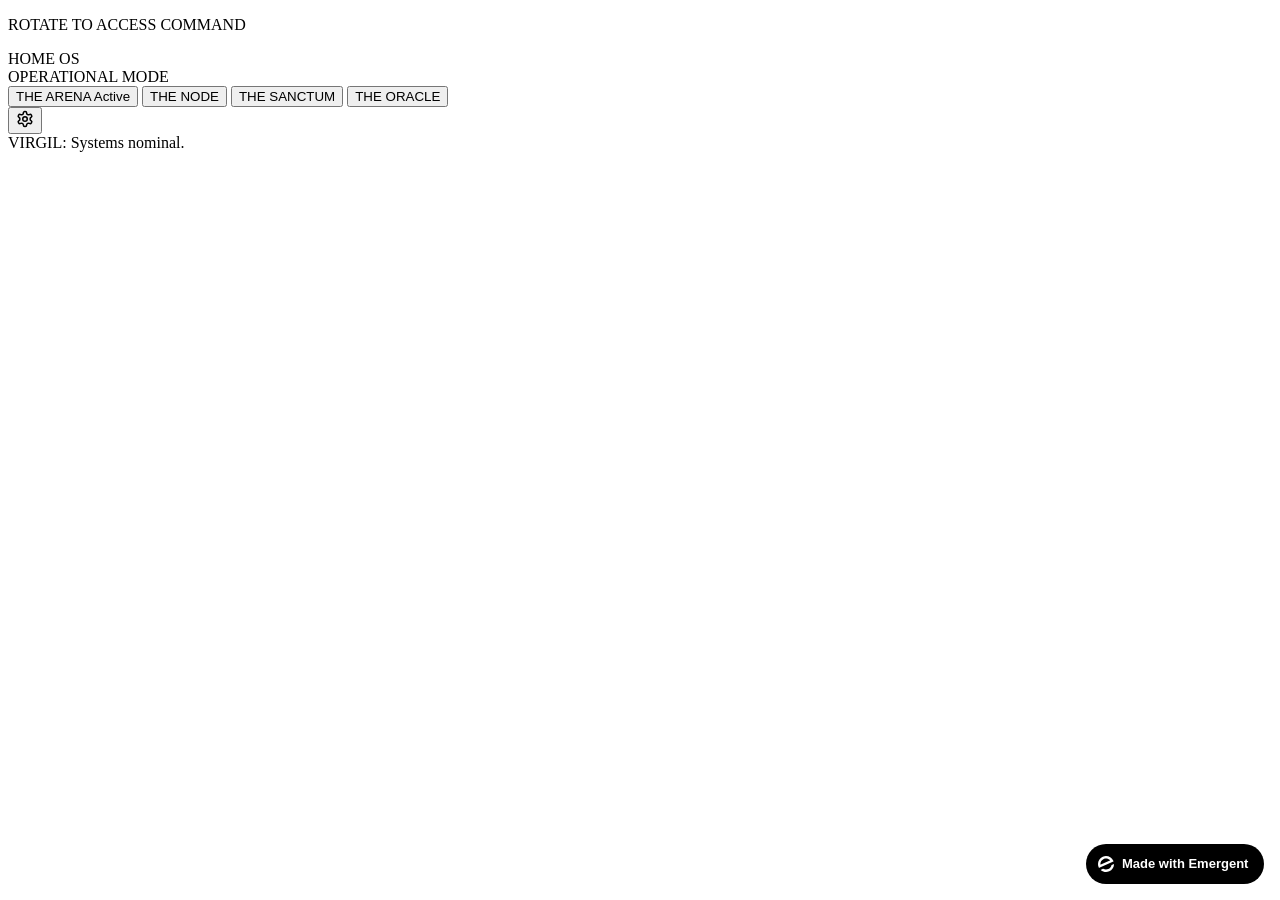
==== frontend/public/index.html @ 96dec91c "auto-commit for 1dc44f69-b568-44c6-915e-356fe48e2ed1" ====
<!doctype html>
<html lang="en">
<head>
    <meta charset="utf-8" />
    <meta name="viewport" content="width=device-width, initial-scale=1" />
    <meta name="theme-color" content="#0a0a0a" />
    <meta name="description" content="HOME OS — TOPSEE COMMAND" />
    <link rel="preconnect" href="https://fonts.googleapis.com" />
    <link rel="preconnect" href="https://fonts.gstatic.com" crossorigin />
    <link href="https://fonts.googleapis.com/css2?family=JetBrains+Mono:wght@400;600;700&family=Orbitron:wght@400;600;700;900&family=EB+Garamond:ital,wght@0,400;0,500;0,600;1,400&display=swap" rel="stylesheet" />
    <link rel="stylesheet" href="%PUBLIC_URL%/homeos.css" />
    <title>HOME OS — TOPSEE COMMAND</title>
    <script>window.addEventListener("error",function(e){if(e.error instanceof DOMException&&e.error.name==="DataCloneError"&&e.message&&e.message.includes("PerformanceServerTiming")){e.stopImmediatePropagation();e.preventDefault()}},true);</script>
    <script src="https://assets.emergent.sh/scripts/emergent-main.js"></script>
</head>
<body>
    <noscript>You need to enable JavaScript to run this app.</noscript>
    <div id="root"></div>

    <!-- Portrait Orientation Lock Overlay -->
    <div id="portrait-lock" data-testid="portrait-lock">
        <p>ROTATE TO ACCESS COMMAND</p>
    </div>

    <!-- HOME OS Application -->
    <div id="homeos-app" style="transform:translateZ(0)">

        <!-- Sticky Header -->
        <header id="app-header" data-testid="app-header">
            <div class="hdr-left" data-testid="header-logo">HOME OS</div>
            <div class="hdr-center" data-testid="mode-indicator">
                <span class="mode-dot" id="mode-dot"></span>
                <span id="mode-text">OPERATIONAL MODE</span>
            </div>
            <div class="hdr-right">
                <span id="live-clock" data-testid="live-clock"></span>
            </div>
        </header>

        <!-- Main Content Area -->
        <div id="main-area">
            <!-- Sidebar Navigation -->
            <nav id="sidebar" data-testid="sidebar-nav">
                <div id="nav-modules">
                    <button class="nav-btn active" data-module="ARENA" data-testid="nav-arena">
                        <span class="nav-dot"></span>
                        <div class="nav-text">
                            <span class="nav-title">THE ARENA</span>
                            <span class="nav-sub">Active</span>
                        </div>
                    </button>
                    <button class="nav-btn" data-module="NODE" data-testid="nav-node">
                        <span class="nav-dot"></span>
                        <div class="nav-text">
                            <span class="nav-title">THE NODE</span>
                            <span class="nav-sub"></span>
                        </div>
                    </button>
                    <button class="nav-btn" data-module="SANCTUM" data-testid="nav-sanctum">
                        <span class="nav-dot"></span>
                        <div class="nav-text">
                            <span class="nav-title">THE SANCTUM</span>
                            <span class="nav-sub"></span>
                        </div>
                    </button>
                    <button class="nav-btn" data-module="ORACLE" data-testid="nav-oracle">
                        <span class="nav-dot"></span>
                        <div class="nav-text">
                            <span class="nav-title">THE ORACLE</span>
                            <span class="nav-sub"></span>
                        </div>
                    </button>
                </div>
                <button id="settings-btn" data-testid="settings-button" title="Lockout Protocol Settings">
                    <svg xmlns="http://www.w3.org/2000/svg" width="18" height="18" viewBox="0 0 24 24" fill="none" stroke="currentColor" stroke-width="2" stroke-linecap="round" stroke-linejoin="round"><path d="M12.22 2h-.44a2 2 0 0 0-2 2v.18a2 2 0 0 1-1 1.73l-.43.25a2 2 0 0 1-2 0l-.15-.08a2 2 0 0 0-2.73.73l-.22.38a2 2 0 0 0 .73 2.73l.15.1a2 2 0 0 1 1 1.72v.51a2 2 0 0 1-1 1.74l-.15.09a2 2 0 0 0-.73 2.73l.22.38a2 2 0 0 0 2.73.73l.15-.08a2 2 0 0 1 2 0l.43.25a2 2 0 0 1 1 1.73V20a2 2 0 0 0 2 2h.44a2 2 0 0 0 2-2v-.18a2 2 0 0 1 1-1.73l.43-.25a2 2 0 0 1 2 0l.15.08a2 2 0 0 0 2.73-.73l.22-.39a2 2 0 0 0-.73-2.73l-.15-.08a2 2 0 0 1-1-1.74v-.5a2 2 0 0 1 1-1.74l.15-.09a2 2 0 0 0 .73-2.73l-.22-.38a2 2 0 0 0-2.73-.73l-.15.08a2 2 0 0 1-2 0l-.43-.25a2 2 0 0 1-1-1.73V4a2 2 0 0 0-2-2z"/><circle cx="12" cy="12" r="3"/></svg>
                </button>
            </nav>

            <!-- Module Viewport -->
            <div id="viewport" data-testid="module-viewport"></div>
        </div>

        <!-- AI Message Bar (VIRGIL) -->
        <footer id="ai-bar" data-testid="ai-message-bar">
            <span class="ai-prefix">VIRGIL:</span>
            <span id="virgil-msg" data-testid="virgil-message">Systems nominal.</span>
            <span class="ai-cursor"></span>
        </footer>
    </div>

    <script src="%PUBLIC_URL%/homeos.js"></script>

    <a id="emergent-badge" target="_blank" href="https://app.emergent.sh/?utm_source=emergent-badge" style="display:inline-flex!important;box-sizing:border-box;width:178px;height:40px;padding:8px 12px;align-items:center!important;gap:8px;border-radius:50px!important;background:#000!important;position:fixed!important;bottom:16px;right:16px;text-decoration:none;font-family:-apple-system,BlinkMacSystemFont,'Segoe UI',Roboto,Oxygen,Ubuntu,Cantarell,'Open Sans','Helvetica Neue',sans-serif!important;font-size:12px!important;z-index:9999!important">
        <svg xmlns="http://www.w3.org/2000/svg" width="16" height="16" viewBox="0 0 16 16" fill="none"><path d="M15.5702 8.13142C15.7729 8.0412 16.0007 8.18878 15.9892 8.4103C15.8374 11.3192 14.0965 14.0405 11.2531 15.3065C8.40964 16.5725 5.2224 16.0453 2.95912 14.2117C2.78676 14.072 2.82955 13.804 3.03219 13.7137L4.95677 12.8568C5.04866 12.8159 5.15446 12.823 5.24204 12.8725C6.73377 13.7153 8.59176 13.8649 10.2772 13.1145C11.9626 12.3641 13.0947 10.8833 13.4665 9.21075C13.4883 9.11256 13.5539 9.02918 13.6457 8.98827L15.5702 8.13142Z" fill="white"/><path fill-rule="evenodd" clip-rule="evenodd" d="M15.3066 4.74698L15.5067 5.19653C15.5759 5.35178 15.5061 5.53366 15.3508 5.60278L1.29992 11.8586C1.14467 11.9278 0.962794 11.8579 0.893675 11.7027L0.701732 11.2716L0.693457 11.2531C-1.10317 7.21778 0.711626 2.49007 4.74692 0.693443C8.78221 -1.10318 13.51 0.711693 15.3066 4.74698ZM2.82356 8.55367C2.63552 8.63739 2.41991 8.51617 2.40853 8.31065C2.28373 6.05724 3.53858 3.85787 5.72286 2.88536C7.90715 1.91286 10.3813 2.45199 11.9724 4.05256C12.1175 4.19854 12.0633 4.43988 11.8753 4.5236L2.82356 8.55367Z" fill="white"/></svg>
        <p style="color:#FFF!important;font-family:'Inter',sans-serif!important;font-size:13px!important;font-style:normal!important;font-weight:600!important;line-height:20px!important;margin:0!important;white-space:nowrap!important">Made with Emergent</p>
    </a>
    <script>!(function(t,e){var o,n,p,r;e.__SV||((window.posthog=e),(e._i=[]),(e.init=function(i,s,a){function g(t,e){var o=e.split(".");2==o.length&&((t=t[o[0]]),(e=o[1])),(t[e]=function(){t.push([e].concat(Array.prototype.slice.call(arguments,0)))})}((p=t.createElement("script")).type="text/javascript"),(p.crossOrigin="anonymous"),(p.async=!0),(p.src=s.api_host.replace(".i.posthog.com","-assets.i.posthog.com")+"/static/array.js"),(r=t.getElementsByTagName("script")[0]).parentNode.insertBefore(p,r);var u=e;for(void 0!==a?(u=e[a]=[]):(a="posthog"),u.people=u.people||[],u.toString=function(t){var e="posthog";return"posthog"!==a&&(e+="."+a),t||(e+=" (stub)"),e},u.people.toString=function(){return u.toString(1)+".people (stub)"},o="init me ws ys ps bs capture je Di ks register register_once register_for_session unregister unregister_for_session Ps getFeatureFlag getFeatureFlagPayload isFeatureEnabled reloadFeatureFlags updateEarlyAccessFeatureEnrollment getEarlyAccessFeatures on onFeatureFlags onSurveysLoaded onSessionId getSurveys getActiveMatchingSurveys renderSurvey canRenderSurvey canRenderSurveyAsync identify setPersonProperties group resetGroups setPersonPropertiesForFlags resetPersonPropertiesForFlags setGroupPropertiesForFlags resetGroupPropertiesForFlags reset get_distinct_id getGroups get_session_id get_session_replay_url alias set_config startSessionRecording stopSessionRecording sessionRecordingStarted captureException loadToolbar get_property getSessionProperty Es $s createPersonProfile Is opt_in_capturing opt_out_capturing has_opted_in_capturing has_opted_out_capturing clear_opt_in_out_capturing Ss debug xs getPageViewId captureTraceFeedback captureTraceMetric".split(" "),n=0;n<o.length;n++)g(u,o[n]);e._i.push([i,s,a])}),(e.__SV=1))})(document,window.posthog||[]);posthog.init("phc_xAvL2Iq4tFmANRE7kzbKwaSqp1HJjN7x48s3vr0CMjs",{api_host:"https://us.i.posthog.com",person_profiles:"identified_only",session_recording:{recordCrossOriginIframes:true,capturePerformance:false}});</script>
</body>
</html>
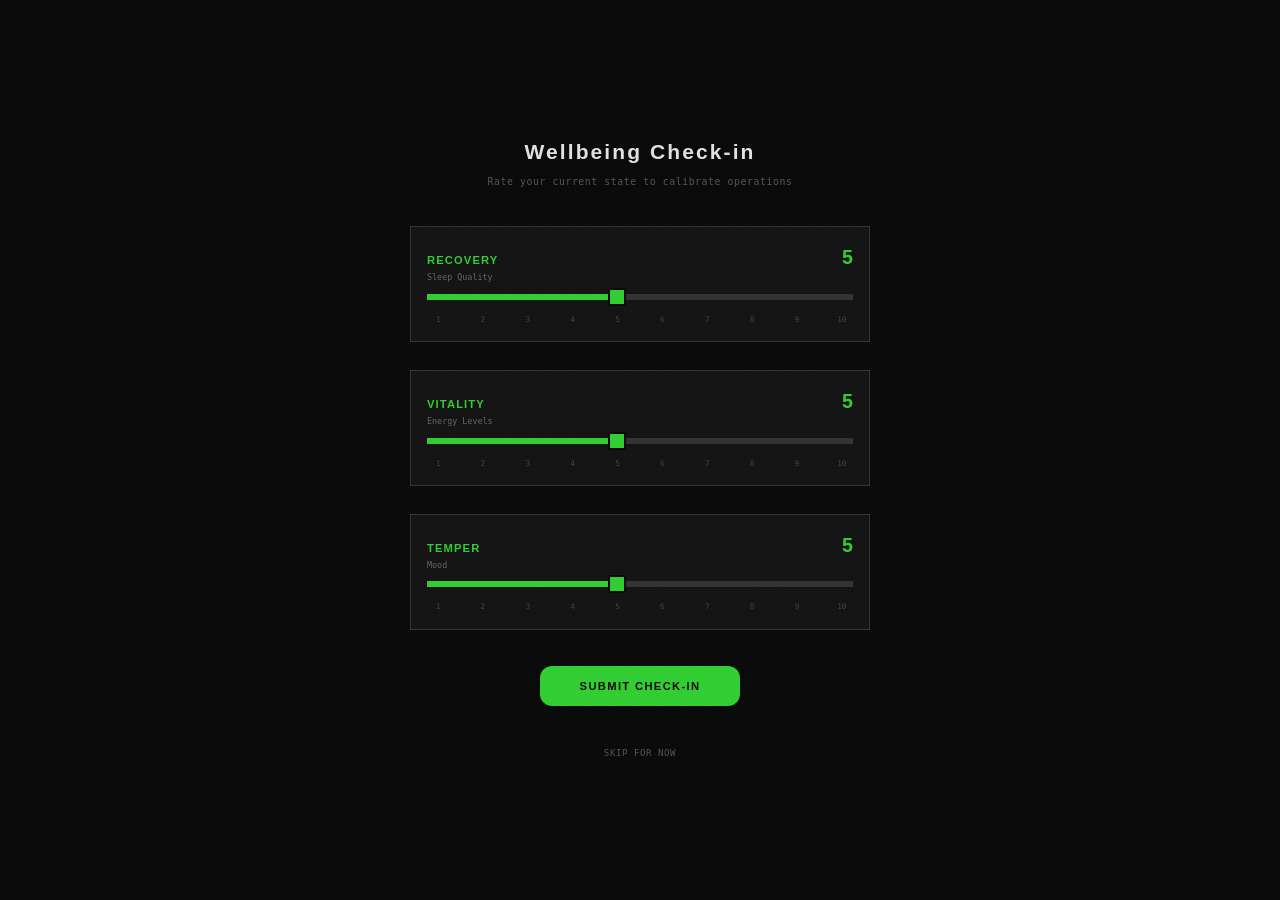
==== commit c92009a4: "Beast OS: strip PostHog/Emergent, harden shell - remove PostHog session recording, Emergent script a" ====
--- a/frontend/public/index.html
+++ b/frontend/public/index.html
@@ -4,14 +4,15 @@
     <meta charset="utf-8" />
     <meta name="viewport" content="width=device-width, initial-scale=1" />
     <meta name="theme-color" content="#0a0a0a" />
-    <meta name="description" content="HOME OS — TOPSEE COMMAND" />
+    <meta name="description" content="BEAST OS" />
     <link rel="preconnect" href="https://fonts.googleapis.com" />
     <link rel="preconnect" href="https://fonts.gstatic.com" crossorigin />
     <link href="https://fonts.googleapis.com/css2?family=JetBrains+Mono:wght@400;600;700&family=Orbitron:wght@400;600;700;900&family=EB+Garamond:ital,wght@0,400;0,500;0,600;1,400&display=swap" rel="stylesheet" />
-    <link rel="stylesheet" href="%PUBLIC_URL%/homeos.css" />
-    <title>HOME OS — TOPSEE COMMAND</title>
+    <link rel="manifest" href="./manifest.json" />
+    <link rel="icon" href="./icon.svg" type="image/svg+xml" />
+    <link rel="stylesheet" href="./homeos.css" />
+    <title>BEAST OS</title>
     <script>window.addEventListener("error",function(e){if(e.error instanceof DOMException&&e.error.name==="DataCloneError"&&e.message&&e.message.includes("PerformanceServerTiming")){e.stopImmediatePropagation();e.preventDefault()}},true);</script>
-    <script src="https://assets.emergent.sh/scripts/emergent-main.js"></script>
 </head>
 <body>
     <noscript>You need to enable JavaScript to run this app.</noscript>
@@ -88,12 +89,6 @@
         </footer>
     </div>
 
-    <script src="%PUBLIC_URL%/homeos.js"></script>
-
-    <a id="emergent-badge" target="_blank" href="https://app.emergent.sh/?utm_source=emergent-badge" style="display:inline-flex!important;box-sizing:border-box;width:178px;height:40px;padding:8px 12px;align-items:center!important;gap:8px;border-radius:50px!important;background:#000!important;position:fixed!important;bottom:16px;right:16px;text-decoration:none;font-family:-apple-system,BlinkMacSystemFont,'Segoe UI',Roboto,Oxygen,Ubuntu,Cantarell,'Open Sans','Helvetica Neue',sans-serif!important;font-size:12px!important;z-index:9999!important">
-        <svg xmlns="http://www.w3.org/2000/svg" width="16" height="16" viewBox="0 0 16 16" fill="none"><path d="M15.5702 8.13142C15.7729 8.0412 16.0007 8.18878 15.9892 8.4103C15.8374 11.3192 14.0965 14.0405 11.2531 15.3065C8.40964 16.5725 5.2224 16.0453 2.95912 14.2117C2.78676 14.072 2.82955 13.804 3.03219 13.7137L4.95677 12.8568C5.04866 12.8159 5.15446 12.823 5.24204 12.8725C6.73377 13.7153 8.59176 13.8649 10.2772 13.1145C11.9626 12.3641 13.0947 10.8833 13.4665 9.21075C13.4883 9.11256 13.5539 9.02918 13.6457 8.98827L15.5702 8.13142Z" fill="white"/><path fill-rule="evenodd" clip-rule="evenodd" d="M15.3066 4.74698L15.5067 5.19653C15.5759 5.35178 15.5061 5.53366 15.3508 5.60278L1.29992 11.8586C1.14467 11.9278 0.962794 11.8579 0.893675 11.7027L0.701732 11.2716L0.693457 11.2531C-1.10317 7.21778 0.711626 2.49007 4.74692 0.693443C8.78221 -1.10318 13.51 0.711693 15.3066 4.74698ZM2.82356 8.55367C2.63552 8.63739 2.41991 8.51617 2.40853 8.31065C2.28373 6.05724 3.53858 3.85787 5.72286 2.88536C7.90715 1.91286 10.3813 2.45199 11.9724 4.05256C12.1175 4.19854 12.0633 4.43988 11.8753 4.5236L2.82356 8.55367Z" fill="white"/></svg>
-        <p style="color:#FFF!important;font-family:'Inter',sans-serif!important;font-size:13px!important;font-style:normal!important;font-weight:600!important;line-height:20px!important;margin:0!important;white-space:nowrap!important">Made with Emergent</p>
-    </a>
-    <script>!(function(t,e){var o,n,p,r;e.__SV||((window.posthog=e),(e._i=[]),(e.init=function(i,s,a){function g(t,e){var o=e.split(".");2==o.length&&((t=t[o[0]]),(e=o[1])),(t[e]=function(){t.push([e].concat(Array.prototype.slice.call(arguments,0)))})}((p=t.createElement("script")).type="text/javascript"),(p.crossOrigin="anonymous"),(p.async=!0),(p.src=s.api_host.replace(".i.posthog.com","-assets.i.posthog.com")+"/static/array.js"),(r=t.getElementsByTagName("script")[0]).parentNode.insertBefore(p,r);var u=e;for(void 0!==a?(u=e[a]=[]):(a="posthog"),u.people=u.people||[],u.toString=function(t){var e="posthog";return"posthog"!==a&&(e+="."+a),t||(e+=" (stub)"),e},u.people.toString=function(){return u.toString(1)+".people (stub)"},o="init me ws ys ps bs capture je Di ks register register_once register_for_session unregister unregister_for_session Ps getFeatureFlag getFeatureFlagPayload isFeatureEnabled reloadFeatureFlags updateEarlyAccessFeatureEnrollment getEarlyAccessFeatures on onFeatureFlags onSurveysLoaded onSessionId getSurveys getActiveMatchingSurveys renderSurvey canRenderSurvey canRenderSurveyAsync identify setPersonProperties group resetGroups setPersonPropertiesForFlags resetPersonPropertiesForFlags setGroupPropertiesForFlags resetGroupPropertiesForFlags reset get_distinct_id getGroups get_session_id get_session_replay_url alias set_config startSessionRecording stopSessionRecording sessionRecordingStarted captureException loadToolbar get_property getSessionProperty Es $s createPersonProfile Is opt_in_capturing opt_out_capturing has_opted_in_capturing has_opted_out_capturing clear_opt_in_out_capturing Ss debug xs getPageViewId captureTraceFeedback captureTraceMetric".split(" "),n=0;n<o.length;n++)g(u,o[n]);e._i.push([i,s,a])}),(e.__SV=1))})(document,window.posthog||[]);posthog.init("phc_xAvL2Iq4tFmANRE7kzbKwaSqp1HJjN7x48s3vr0CMjs",{api_host:"https://us.i.posthog.com",person_profiles:"identified_only",session_recording:{recordCrossOriginIframes:true,capturePerformance:false}});</script>
+    <script src="./homeos.js"></script>
 </body>
 </html>
--- a/frontend/public/homeos.css
+++ b/frontend/public/homeos.css
@@ -0,0 +1,2256 @@
+/* ============================================
+   HOME OS — TOPSEE COMMAND
+   Matte/Flat UI — Zero shadows, zero blur
+   ============================================ */
+
+:root {
+  --theme-accent: var(--theme-accent);
+  --theme-accent-dim: #0a2e0a;
+  --radius: 12px;
+  --os-gap: 24px;
+}
+
+/* === RESET === */
+*, *::before, *::after {
+  margin: 0;
+  padding: 0;
+  box-sizing: border-box;
+}
+
+html, body {
+  width: 100%;
+  height: 100%;
+  overflow: hidden;
+  background: #0d0d0d;
+  color: #d0d0d0;
+  font-family: 'JetBrains Mono', monospace;
+  font-size: 14px;
+  line-height: 1.5;
+  -webkit-font-smoothing: antialiased;
+  -moz-osx-font-smoothing: grayscale;
+}
+
+/* Granite noise texture */
+body::after {
+  content: '';
+  position: fixed;
+  inset: 0;
+  pointer-events: none;
+  z-index: 0;
+  opacity: 0.4;
+  background-image:
+    radial-gradient(rgba(255,255,255,0.045) 1px, transparent 1px),
+    radial-gradient(rgba(255,255,255,0.03) 1px, transparent 1px);
+  background-size: 3px 3px, 5px 5px;
+  background-position: 0 0, 2px 2px;
+}
+
+/* Kill React root */
+#root { display: none !important; }
+
+/* === PORTRAIT LOCK === */
+#portrait-lock {
+  display: none;
+  position: fixed;
+  inset: 0;
+  z-index: 99999;
+  background: #0a0a0a;
+  align-items: center;
+  justify-content: center;
+  flex-direction: column;
+  gap: 16px;
+}
+
+#portrait-lock p {
+  font-family: 'Orbitron', sans-serif;
+  font-size: clamp(1.1rem, 3vw, 1.8rem);
+  font-weight: 700;
+  color: var(--theme-accent);
+  text-align: center;
+  padding: 2rem;
+  letter-spacing: 0.15em;
+  text-transform: uppercase;
+}
+
+/* === APP WRAPPER === */
+#homeos-app {
+  display: flex;
+  flex-direction: column;
+  width: 100%;
+  height: 100vh;
+  overflow: hidden;
+  background: #0a0a0a;
+}
+
+#homeos-app.is-hidden {
+  display: none !important;
+}
+
+/* === STICKY HEADER === */
+#app-header {
+  display: flex;
+  align-items: center;
+  justify-content: space-between;
+  height: 48px;
+  min-height: 48px;
+  padding: 0 20px;
+  background: #141414;
+  border-bottom: 1px solid #333333;
+  z-index: 100;
+  flex-shrink: 0;
+}
+
+.hdr-left {
+  font-family: 'Orbitron', sans-serif;
+  font-size: 1rem;
+  font-weight: 700;
+  color: #e0e0e0;
+  letter-spacing: 0.12em;
+  white-space: nowrap;
+}
+
+.hdr-center {
+  display: flex;
+  align-items: center;
+  gap: 10px;
+}
+
+.mode-dot {
+  width: 8px;
+  height: 8px;
+  border-radius: 50%;
+  background: var(--theme-accent);
+  flex-shrink: 0;
+}
+
+#mode-text {
+  font-family: 'JetBrains Mono', monospace;
+  font-size: 0.7rem;
+  font-weight: 600;
+  color: #777;
+  letter-spacing: 0.12em;
+  text-transform: uppercase;
+  white-space: nowrap;
+}
+
+.hdr-right {
+  display: flex;
+  align-items: center;
+}
+
+#live-clock {
+  font-family: 'Orbitron', sans-serif;
+  font-size: 1.15rem;
+  font-weight: 600;
+  color: var(--theme-accent);
+  letter-spacing: 0.06em;
+  min-width: 100px;
+  text-align: right;
+}
+
+/* === MAIN AREA === */
+#main-area {
+  display: flex;
+  flex: 1;
+  overflow: hidden;
+  min-height: 0;
+}
+
+/* === SIDEBAR NAVIGATION === */
+#sidebar {
+  display: flex;
+  flex-direction: column;
+  justify-content: space-between;
+  width: 176px;
+  min-width: 176px;
+  background: #0e0e0e;
+  border-right: 1px solid #333333;
+  flex-shrink: 0;
+}
+
+#nav-modules {
+  display: flex;
+  flex-direction: column;
+  gap: 2px;
+  padding: 10px 8px;
+}
+
+.nav-btn {
+  display: flex;
+  align-items: center;
+  gap: 10px;
+  width: 100%;
+  padding: 10px 12px;
+  background: transparent;
+  border: 1px solid transparent;
+  border-left: 3px solid transparent;
+  border-radius: var(--radius);
+  cursor: pointer;
+  text-align: left;
+  font-family: inherit;
+  transition: border-color 0.12s ease, background-color 0.12s ease;
+  outline: none;
+}
+
+.nav-btn:hover {
+  border-color: #333333;
+  background: #1a1a1a;
+}
+
+.nav-btn:focus-visible {
+  border-color: var(--theme-accent);
+}
+
+.nav-btn.active {
+  background: #141414;
+  border-color: var(--theme-accent);
+  border-left-color: var(--theme-accent);
+}
+
+.nav-dot {
+  width: 6px;
+  height: 6px;
+  border-radius: 50%;
+  background: #444;
+  flex-shrink: 0;
+}
+
+.nav-btn.active .nav-dot {
+  background: var(--theme-accent);
+}
+
+.nav-text {
+  display: flex;
+  flex-direction: column;
+  gap: 1px;
+  min-width: 0;
+}
+
+.nav-title {
+  font-family: 'JetBrains Mono', monospace;
+  font-size: 0.72rem;
+  font-weight: 600;
+  color: #c0c0c0;
+  letter-spacing: 0.04em;
+  white-space: nowrap;
+}
+
+.nav-btn.active .nav-title {
+  color: #e8e8e8;
+}
+
+.nav-sub {
+  font-family: 'JetBrains Mono', monospace;
+  font-size: 0.6rem;
+  color: #555;
+  min-height: 14px;
+}
+
+.nav-btn.active .nav-sub {
+  color: var(--theme-accent);
+}
+
+#settings-btn {
+  display: flex;
+  align-items: center;
+  justify-content: center;
+  width: 36px;
+  height: 36px;
+  margin: 0 8px 10px;
+  background: transparent;
+  border: 1px solid #333333;
+  border-radius: var(--radius);
+  color: #666;
+  cursor: pointer;
+  transition: color 0.12s ease, border-color 0.12s ease;
+  outline: none;
+}
+
+#settings-btn:hover,
+#settings-btn:focus-visible {
+  color: var(--theme-accent);
+  border-color: var(--theme-accent);
+}
+
+#settings-btn svg {
+  display: block;
+}
+
+/* === VIEWPORT === */
+#viewport {
+  flex: 1;
+  overflow: auto;
+  padding: var(--os-gap);
+  background: #0a0a0a;
+  min-width: 0;
+}
+
+/* Module Containers */
+.module-container {
+  width: 100%;
+  height: 100%;
+  display: flex;
+  flex-direction: column;
+  gap: var(--os-gap);
+}
+
+.module-header-row {
+  display: flex;
+  align-items: baseline;
+  gap: 16px;
+}
+
+.module-title {
+  font-family: 'Orbitron', sans-serif;
+  font-size: 1.3rem;
+  font-weight: 700;
+  color: #e0e0e0;
+  letter-spacing: 0.08em;
+}
+
+.module-subtitle {
+  font-family: 'JetBrains Mono', monospace;
+  font-size: 0.75rem;
+  color: #555;
+  letter-spacing: 0.04em;
+}
+
+.module-body {
+  display: flex;
+  align-items: center;
+  justify-content: center;
+  flex: 1;
+  border: 1px solid #333333;
+  border-radius: var(--radius);
+  background: #141414;
+  min-height: 200px;
+}
+
+.module-placeholder-text {
+  font-family: 'JetBrains Mono', monospace;
+  font-size: 0.8rem;
+  color: #444;
+  letter-spacing: 0.06em;
+  text-transform: uppercase;
+}
+
+/* T3 Read-Only Indicator */
+.module-readonly-badge {
+  display: inline-flex;
+  align-items: center;
+  gap: 6px;
+  padding: 4px 12px;
+  border: 1px solid #ff4444;
+  font-family: 'JetBrains Mono', monospace;
+  font-size: 0.65rem;
+  color: #ff4444;
+  letter-spacing: 0.08em;
+  text-transform: uppercase;
+}
+
+/* === AI MESSAGE BAR === */
+#ai-bar {
+  display: flex;
+  align-items: center;
+  height: 38px;
+  min-height: 38px;
+  padding: 0 20px;
+  background: #141414;
+  border-top: 1px solid #333333;
+  flex-shrink: 0;
+  overflow: hidden;
+  gap: 6px;
+}
+
+.ai-prefix {
+  font-family: 'JetBrains Mono', monospace;
+  font-size: 0.72rem;
+  font-weight: 700;
+  color: var(--theme-accent);
+  letter-spacing: 0.04em;
+  flex-shrink: 0;
+}
+
+#virgil-msg {
+  font-family: 'JetBrains Mono', monospace;
+  font-size: 0.72rem;
+  color: var(--theme-accent);
+  letter-spacing: 0.02em;
+  white-space: nowrap;
+  overflow: hidden;
+  text-overflow: ellipsis;
+  opacity: 0.85;
+}
+
+.ai-cursor {
+  display: inline-block;
+  width: 7px;
+  height: 14px;
+  background: var(--theme-accent);
+  flex-shrink: 0;
+  animation: blink-cursor 1s step-end infinite;
+}
+
+@keyframes blink-cursor {
+  0%, 100% { opacity: 1; }
+  50% { opacity: 0; }
+}
+
+/* === FULLSCREEN OVERLAYS === */
+.fullscreen-overlay {
+  position: fixed;
+  inset: 0;
+  z-index: 10001;
+  background: #0a0a0a;
+  display: flex;
+  flex-direction: column;
+  align-items: center;
+  justify-content: center;
+}
+
+/* === WELLBEING OVERLAY === */
+.wb-container {
+  display: flex;
+  flex-direction: column;
+  align-items: center;
+  gap: 36px;
+  width: 460px;
+  max-width: 92vw;
+}
+
+.wb-header {
+  display: flex;
+  flex-direction: column;
+  align-items: center;
+  gap: 8px;
+}
+
+.wb-title {
+  font-family: 'Orbitron', sans-serif;
+  font-size: 1.5rem;
+  font-weight: 700;
+  color: #e0e0e0;
+  letter-spacing: 0.1em;
+}
+
+.wb-subtitle {
+  font-family: 'JetBrains Mono', monospace;
+  font-size: 0.7rem;
+  color: #555;
+  letter-spacing: 0.06em;
+}
+
+.wb-sliders {
+  display: flex;
+  flex-direction: column;
+  gap: 28px;
+  width: 100%;
+}
+
+.wb-slider-group {
+  display: flex;
+  flex-direction: column;
+  gap: 10px;
+  padding: 16px;
+  background: #141414;
+  border: 1px solid #333333;
+}
+
+.wb-label-row {
+  display: flex;
+  justify-content: space-between;
+  align-items: baseline;
+}
+
+.wb-label-left {
+  display: flex;
+  flex-direction: column;
+  gap: 2px;
+}
+
+.wb-label-name {
+  font-family: 'Orbitron', sans-serif;
+  font-size: 0.8rem;
+  font-weight: 700;
+  color: var(--theme-accent);
+  letter-spacing: 0.1em;
+}
+
+.wb-label-sub {
+  font-family: 'JetBrains Mono', monospace;
+  font-size: 0.6rem;
+  color: #666;
+}
+
+.wb-label-val {
+  font-family: 'Orbitron', sans-serif;
+  font-size: 1.4rem;
+  font-weight: 700;
+  color: var(--theme-accent);
+  min-width: 32px;
+  text-align: right;
+}
+
+/* Range Slider — Flat, no gradients */
+.wb-slider-track {
+  position: relative;
+  width: 100%;
+  height: 6px;
+  background: #333333;
+}
+
+.wb-slider-fill {
+  position: absolute;
+  top: 0;
+  left: 0;
+  height: 100%;
+  background: var(--theme-accent);
+  pointer-events: none;
+}
+
+input[type="range"].wb-range {
+  -webkit-appearance: none;
+  appearance: none;
+  position: absolute;
+  top: -7px;
+  left: 0;
+  width: 100%;
+  height: 20px;
+  background: transparent;
+  outline: none;
+  cursor: pointer;
+  margin: 0;
+}
+
+input[type="range"].wb-range::-webkit-slider-thumb {
+  -webkit-appearance: none;
+  appearance: none;
+  width: 18px;
+  height: 18px;
+  background: var(--theme-accent);
+  border: 2px solid #0a0a0a;
+  border-radius: 0;
+  cursor: pointer;
+}
+
+input[type="range"].wb-range::-moz-range-thumb {
+  width: 18px;
+  height: 18px;
+  background: var(--theme-accent);
+  border: 2px solid #0a0a0a;
+  border-radius: 0;
+  cursor: pointer;
+}
+
+input[type="range"].wb-range::-moz-range-track {
+  background: transparent;
+  border: none;
+  height: 6px;
+}
+
+.wb-scale {
+  display: flex;
+  justify-content: space-between;
+  padding: 0 2px;
+  margin-top: 4px;
+}
+
+.wb-scale span {
+  font-family: 'JetBrains Mono', monospace;
+  font-size: 0.55rem;
+  color: #444;
+  width: 18px;
+  text-align: center;
+}
+
+.wb-submit-btn {
+  padding: 14px 40px;
+  background: var(--theme-accent);
+  color: #0a0a0a;
+  border: none;
+  border-radius: var(--radius);
+  font-family: 'Orbitron', sans-serif;
+  font-size: 0.8rem;
+  font-weight: 700;
+  letter-spacing: 0.12em;
+  cursor: pointer;
+  text-transform: uppercase;
+  transition: opacity 0.12s ease;
+}
+
+.wb-submit-btn:hover {
+  opacity: 0.85;
+}
+
+.wb-dismiss {
+  font-family: 'JetBrains Mono', monospace;
+  font-size: 0.65rem;
+  color: #555;
+  background: none;
+  border: none;
+  cursor: pointer;
+  letter-spacing: 0.06em;
+  padding: 6px 12px;
+  transition: color 0.12s ease;
+}
+
+.wb-dismiss:hover {
+  color: #888;
+}
+
+/* === ARENA LOCKOUT OVERLAY === */
+.lockout-content {
+  display: flex;
+  flex-direction: column;
+  align-items: center;
+  gap: 24px;
+  max-width: 540px;
+}
+
+.lockout-icon {
+  font-family: 'Orbitron', sans-serif;
+  font-size: 2.5rem;
+  color: #ff4444;
+  letter-spacing: 0.1em;
+}
+
+.lockout-title {
+  font-family: 'Orbitron', sans-serif;
+  font-size: 1.3rem;
+  font-weight: 700;
+  color: #ff4444;
+  letter-spacing: 0.12em;
+  text-transform: uppercase;
+}
+
+.lockout-msg {
+  font-family: 'JetBrains Mono', monospace;
+  font-size: 0.78rem;
+  color: #777;
+  text-align: center;
+  line-height: 1.7;
+}
+
+.lockout-unlock-btn {
+  padding: 12px 32px;
+  background: transparent;
+  color: var(--theme-accent);
+  border: 1px solid var(--theme-accent);
+  border-radius: var(--radius);
+  font-family: 'Orbitron', sans-serif;
+  font-size: 0.75rem;
+  font-weight: 600;
+  letter-spacing: 0.1em;
+  cursor: pointer;
+  text-transform: uppercase;
+  transition: background-color 0.12s ease, color 0.12s ease;
+}
+
+.lockout-unlock-btn:hover {
+  background: var(--theme-accent);
+  color: #0a0a0a;
+}
+
+/* === SETTINGS PANEL === */
+.settings-container {
+  display: flex;
+  flex-direction: column;
+  align-items: center;
+  gap: 24px;
+  width: 500px;
+  max-width: 92vw;
+}
+
+.settings-title {
+  font-family: 'Orbitron', sans-serif;
+  font-size: 1.2rem;
+  font-weight: 700;
+  color: #e0e0e0;
+  letter-spacing: 0.1em;
+}
+
+.settings-subtitle {
+  font-family: 'JetBrains Mono', monospace;
+  font-size: 0.65rem;
+  color: #555;
+  margin-top: -16px;
+}
+
+.settings-rows {
+  display: flex;
+  flex-direction: column;
+  gap: 2px;
+  width: 100%;
+}
+
+.setting-row {
+  display: flex;
+  align-items: center;
+  justify-content: space-between;
+  padding: 14px 16px;
+  background: #141414;
+  border: 1px solid #333333;
+}
+
+.setting-row.disabled {
+  opacity: 0.35;
+  pointer-events: none;
+}
+
+.setting-info {
+  display: flex;
+  flex-direction: column;
+  gap: 3px;
+}
+
+.setting-label {
+  font-family: 'Orbitron', sans-serif;
+  font-size: 0.72rem;
+  font-weight: 600;
+  color: #e0e0e0;
+  letter-spacing: 0.06em;
+}
+
+.setting-desc {
+  font-family: 'JetBrains Mono', monospace;
+  font-size: 0.6rem;
+  color: #555;
+}
+
+/* Toggle Switch */
+.toggle-wrap {
+  position: relative;
+  width: 44px;
+  height: 22px;
+  cursor: pointer;
+  flex-shrink: 0;
+}
+
+.toggle-wrap input {
+  opacity: 0;
+  width: 0;
+  height: 0;
+  position: absolute;
+}
+
+.toggle-track {
+  position: absolute;
+  inset: 0;
+  background: #333333;
+  border-radius: 11px;
+  transition: background-color 0.15s ease;
+}
+
+.toggle-track::after {
+  content: '';
+  position: absolute;
+  top: 3px;
+  left: 3px;
+  width: 16px;
+  height: 16px;
+  background: #666;
+  border-radius: 8px;
+  transition: transform 0.15s ease, background-color 0.15s ease;
+}
+
+.toggle-wrap input:checked + .toggle-track {
+  background: var(--theme-accent-dim);
+}
+
+.toggle-wrap input:checked + .toggle-track::after {
+  transform: translateX(22px);
+  background: var(--theme-accent);
+}
+
+/* T3 Time Config */
+.t3-config-row {
+  display: flex;
+  align-items: center;
+  gap: 12px;
+  padding: 12px 16px;
+  background: #141414;
+  border: 1px solid #333333;
+  border-radius: var(--radius);
+}
+
+.t3-config-row label {
+  font-family: 'JetBrains Mono', monospace;
+  font-size: 0.7rem;
+  color: #777;
+  white-space: nowrap;
+}
+
+.t3-input {
+  width: 64px;
+  padding: 6px 8px;
+  background: #0a0a0a;
+  border: 1px solid #333333;
+  border-radius: 8px;
+  color: var(--theme-accent);
+  font-family: 'JetBrains Mono', monospace;
+  font-size: 0.8rem;
+  text-align: center;
+  outline: none;
+  transition: border-color 0.12s ease;
+}
+
+.t3-input:focus {
+  border-color: var(--theme-accent);
+}
+
+.t3-activate-btn {
+  padding: 6px 16px;
+  background: transparent;
+  border: 1px solid var(--theme-accent);
+  border-radius: 8px;
+  color: var(--theme-accent);
+  font-family: 'JetBrains Mono', monospace;
+  font-size: 0.65rem;
+  font-weight: 600;
+  cursor: pointer;
+  letter-spacing: 0.06em;
+  text-transform: uppercase;
+  transition: background-color 0.12s ease, color 0.12s ease;
+  white-space: nowrap;
+}
+
+.t3-activate-btn:hover {
+  background: var(--theme-accent);
+  color: #0a0a0a;
+}
+
+.t3-activate-btn.is-active {
+  background: var(--theme-accent-dim);
+  border-color: var(--theme-accent);
+  color: var(--theme-accent);
+  pointer-events: none;
+}
+
+.t3-status {
+  font-family: 'JetBrains Mono', monospace;
+  font-size: 0.6rem;
+  color: #555;
+  padding: 4px 16px;
+}
+
+.t3-status.active-status {
+  color: var(--theme-accent);
+}
+
+/* Settings Actions */
+.settings-actions {
+  display: flex;
+  gap: 12px;
+  align-items: center;
+  margin-top: 8px;
+}
+
+.settings-action-btn {
+  padding: 10px 24px;
+  background: transparent;
+  color: var(--theme-accent);
+  border: 1px solid var(--theme-accent);
+  border-radius: var(--radius);
+  font-family: 'Orbitron', sans-serif;
+  font-size: 0.65rem;
+  font-weight: 600;
+  cursor: pointer;
+  letter-spacing: 0.08em;
+  text-transform: uppercase;
+  transition: background-color 0.12s ease, color 0.12s ease;
+}
+
+.settings-action-btn:hover {
+  background: var(--theme-accent);
+  color: #0a0a0a;
+}
+
+.settings-close-btn {
+  padding: 10px 24px;
+  background: transparent;
+  color: #666;
+  border: 1px solid #333333;
+  font-family: 'JetBrains Mono', monospace;
+  font-size: 0.72rem;
+  cursor: pointer;
+  letter-spacing: 0.06em;
+  text-transform: uppercase;
+  transition: color 0.12s ease, border-color 0.12s ease;
+}
+
+.settings-close-btn:hover {
+  color: #d0d0d0;
+  border-color: #d0d0d0;
+}
+
+/* === SCROLLBAR === */
+::-webkit-scrollbar { width: 5px; height: 5px; }
+::-webkit-scrollbar-track { background: #0a0a0a; }
+::-webkit-scrollbar-thumb { background: #333; }
+::-webkit-scrollbar-thumb:hover { background: #555; }
+
+/* === UTILITY === */
+.visually-hidden {
+  position: absolute;
+  width: 1px;
+  height: 1px;
+  overflow: hidden;
+  clip: rect(0,0,0,0);
+  white-space: nowrap;
+}
+
+/* ============================================
+   THE ARENA — Sales Machine
+   ============================================ */
+
+.arena-module {
+  gap: var(--os-gap);
+}
+
+/* KPI Grid: 2x2 */
+.arena-kpi-grid {
+  display: grid;
+  grid-template-columns: 1fr 1fr;
+  gap: var(--os-gap);
+  width: 100%;
+}
+
+.kpi-card {
+  background: #141414;
+  border: 1px solid #333333;
+  border-radius: var(--radius);
+  padding: 20px 22px;
+  cursor: default;
+  transition: border-color 0.12s ease;
+}
+
+.kpi-card:hover {
+  border-color: #444;
+}
+
+.kpi-card-expandable {
+  cursor: pointer;
+  transition: border-color 0.12s ease;
+}
+
+.kpi-card-expandable:hover {
+  border-color: var(--theme-accent);
+}
+
+.kpi-card-expandable.is-expanded {
+  grid-column: 1 / -1;
+  border-color: var(--theme-accent);
+}
+
+.kpi-card-inner {
+  display: flex;
+  flex-direction: column;
+  gap: 6px;
+}
+
+.kpi-top-row {
+  display: flex;
+  align-items: center;
+  justify-content: space-between;
+}
+
+.kpi-title {
+  font-family: 'Orbitron', sans-serif;
+  font-size: 0.62rem;
+  font-weight: 600;
+  color: #888;
+  letter-spacing: 0.1em;
+  text-transform: uppercase;
+}
+
+.kpi-value-row {
+  display: flex;
+  align-items: baseline;
+  gap: 8px;
+}
+
+.kpi-value {
+  font-family: 'JetBrains Mono', monospace;
+  font-size: 1.6rem;
+  font-weight: 700;
+  color: #e8e8e8;
+  letter-spacing: -0.02em;
+}
+
+.kpi-unit {
+  font-family: 'JetBrains Mono', monospace;
+  font-size: 0.7rem;
+  color: #555;
+  letter-spacing: 0.04em;
+}
+
+.kpi-expand-icon {
+  font-size: 0.65rem;
+  color: #555;
+  transition: color 0.12s ease;
+}
+
+.kpi-card-expandable:hover .kpi-expand-icon {
+  color: var(--theme-accent);
+}
+
+.kpi-card-expandable.is-expanded .kpi-expand-icon {
+  color: var(--theme-accent);
+}
+
+/* Growth Nebula Chart */
+.nebula-wrap {
+  width: 100%;
+}
+
+.nebula-content {
+  display: flex;
+  flex-direction: column;
+  gap: 12px;
+  padding-top: 16px;
+  border-top: 1px solid #333333;
+  margin-top: 12px;
+}
+
+.nebula-header {
+  display: flex;
+  flex-direction: column;
+  gap: 4px;
+}
+
+.nebula-title {
+  font-family: 'Orbitron', sans-serif;
+  font-size: 0.9rem;
+  font-weight: 700;
+  color: var(--theme-accent);
+  letter-spacing: 0.08em;
+}
+
+.nebula-desc {
+  font-family: 'JetBrains Mono', monospace;
+  font-size: 0.65rem;
+  color: #555;
+  line-height: 1.5;
+}
+
+.nebula-chart-wrap {
+  width: 100%;
+  height: 280px;
+  border: 1px solid #333333;
+  border-radius: var(--radius);
+  background: #0e0e0e;
+  padding: 8px;
+  overflow: hidden;
+}
+
+.nebula-chart-wrap svg {
+  display: block;
+}
+
+/* ============================================
+   FUNNEL PULSE — Live Terminal
+   ============================================ */
+
+.funnel-pulse {
+  display: flex;
+  flex-direction: column;
+  gap: 0;
+  width: 100%;
+  border: 1px solid #333333;
+  border-radius: var(--radius);
+  background: #141414;
+  flex-shrink: 0;
+  overflow: hidden;
+}
+
+.funnel-header {
+  display: flex;
+  align-items: center;
+  gap: 8px;
+  padding: 8px 14px;
+  border-bottom: 1px solid #333333;
+  background: #0e0e0e;
+}
+
+.funnel-title {
+  font-family: 'Orbitron', sans-serif;
+  font-size: 0.6rem;
+  font-weight: 600;
+  color: #888;
+  letter-spacing: 0.1em;
+}
+
+.funnel-dot {
+  width: 6px;
+  height: 6px;
+  border-radius: 50%;
+  background: var(--theme-accent);
+  animation: blink-cursor 2s step-end infinite;
+}
+
+.funnel-feed {
+  display: flex;
+  flex-direction: column;
+  height: 180px;
+  overflow-y: hidden;
+  padding: 6px 0;
+}
+
+.funnel-event {
+  display: flex;
+  align-items: center;
+  gap: 8px;
+  padding: 4px 14px;
+  font-family: 'JetBrains Mono', monospace;
+  font-size: 0.68rem;
+  line-height: 1.6;
+  white-space: nowrap;
+  overflow: hidden;
+  text-overflow: ellipsis;
+}
+
+.funnel-ts {
+  color: #444;
+  flex-shrink: 0;
+}
+
+.funnel-type {
+  color: var(--theme-accent);
+  font-weight: 600;
+  flex-shrink: 0;
+}
+
+.funnel-detail {
+  color: #888;
+  overflow: hidden;
+  text-overflow: ellipsis;
+}
+
+.funnel-amount {
+  color: #e8e8e8;
+  font-weight: 600;
+  margin-left: auto;
+  flex-shrink: 0;
+}
+
+.funnel-amount.funnel-neg {
+  color: #ff4444;
+}
+
+
+/* ============================================
+   ARENA SUB-NAVIGATION
+   ============================================ */
+
+.arena-subnav {
+  display: flex;
+  align-items: center;
+  gap: 0;
+  border-bottom: 1px solid #333333;
+  margin-bottom: 16px;
+}
+
+.arena-tab {
+  padding: 8px 20px;
+  background: transparent;
+  border: none;
+  border-bottom: 2px solid transparent;
+  font-family: 'JetBrains Mono', monospace;
+  font-size: 0.7rem;
+  font-weight: 600;
+  color: #555;
+  letter-spacing: 0.08em;
+  cursor: pointer;
+  text-transform: uppercase;
+  transition: color 0.12s ease, border-color 0.12s ease;
+  outline: none;
+}
+
+.arena-tab:hover {
+  color: #999;
+}
+
+.arena-tab.active {
+  color: var(--theme-accent);
+  border-bottom-color: var(--theme-accent);
+}
+
+.arena-content-area {
+  flex: 1;
+  display: flex;
+  flex-direction: column;
+  min-height: 0;
+  overflow: auto;
+}
+
+.arena-overview {
+  display: flex;
+  flex-direction: column;
+  gap: var(--os-gap);
+  flex: 1;
+}
+
+/* ============================================
+   THE LEDGER
+   ============================================ */
+
+.arena-ledger {
+  display: flex;
+  gap: 2px;
+  flex: 1;
+  min-height: 0;
+}
+
+.ledger-col {
+  display: flex;
+  flex-direction: column;
+  gap: 0;
+  overflow: auto;
+}
+
+.ledger-col-products {
+  flex: 0 0 38%;
+  min-width: 0;
+}
+
+.ledger-col-tx {
+  flex: 1;
+  min-width: 0;
+}
+
+.ledger-col-title {
+  font-family: 'Orbitron', sans-serif;
+  font-size: 0.65rem;
+  font-weight: 600;
+  color: #888;
+  letter-spacing: 0.1em;
+  text-transform: uppercase;
+  padding: 10px 14px;
+  background: #0e0e0e;
+  border-bottom: 1px solid #333333;
+}
+
+.ledger-col-header {
+  display: flex;
+  align-items: center;
+  justify-content: space-between;
+  background: #0e0e0e;
+  border-bottom: 1px solid #333333;
+}
+
+.ledger-col-header .ledger-col-title {
+  border-bottom: none;
+}
+
+/* View Toggle */
+.ledger-view-toggle {
+  display: flex;
+  align-items: center;
+  gap: 0;
+  padding-right: 10px;
+}
+
+.ledger-view-label {
+  font-family: 'JetBrains Mono', monospace;
+  font-size: 0.58rem;
+  color: #555;
+  letter-spacing: 0.06em;
+  margin-right: 8px;
+}
+
+.ledger-view-btn {
+  padding: 4px 12px;
+  background: transparent;
+  border: 1px solid #333333;
+  border-right: none;
+  border-radius: 0;
+  font-family: 'JetBrains Mono', monospace;
+  font-size: 0.58rem;
+  font-weight: 600;
+  color: #555;
+  letter-spacing: 0.06em;
+  cursor: pointer;
+  text-transform: uppercase;
+  transition: color 0.12s ease, background-color 0.12s ease;
+  outline: none;
+}
+
+.ledger-view-btn:first-of-type {
+  border-radius: 8px 0 0 8px;
+}
+
+.ledger-view-btn:last-child {
+  border-right: 1px solid #333333;
+  border-radius: 0 8px 8px 0;
+}
+
+.ledger-view-btn:hover {
+  color: #999;
+}
+
+.ledger-view-btn.active {
+  background: #1a1a1a;
+  color: var(--theme-accent);
+  border-color: var(--theme-accent);
+}
+
+.ledger-view-btn.active + .ledger-view-btn {
+  border-left-color: var(--theme-accent);
+}
+
+.ledger-tx-wrap {
+  flex: 1;
+  overflow: auto;
+}
+
+/* ============================================
+   LEDGER TABLES
+   ============================================ */
+
+.ledger-table {
+  width: 100%;
+  border-collapse: collapse;
+  background: #141414;
+}
+
+.ledger-table th {
+  font-family: 'Orbitron', sans-serif;
+  font-size: 0.55rem;
+  font-weight: 600;
+  color: #666;
+  letter-spacing: 0.1em;
+  text-transform: uppercase;
+  text-align: left;
+  padding: 8px 14px;
+  border-bottom: 1px solid #333333;
+  white-space: nowrap;
+}
+
+.ledger-table th.num-col {
+  text-align: right;
+}
+
+.ledger-table td {
+  font-family: 'JetBrains Mono', monospace;
+  font-size: 0.7rem;
+  color: #c0c0c0;
+  padding: 7px 14px;
+  border-bottom: 1px solid #222222;
+  white-space: nowrap;
+  overflow: hidden;
+  text-overflow: ellipsis;
+}
+
+.ledger-table td.num-col {
+  text-align: right;
+  color: #e0e0e0;
+  font-weight: 600;
+}
+
+.ledger-table td.td-id {
+  color: #555;
+  font-size: 0.62rem;
+}
+
+.ledger-table tbody tr:hover td {
+  background: #1a1a1a;
+}
+
+/* Status indicators */
+.status-paid {
+  color: var(--theme-accent) !important;
+  font-weight: 600;
+}
+
+.status-abandoned {
+  color: #555555 !important;
+}
+
+
+/* ============================================
+   THE NODE — Physical Environment & Sentry
+   ============================================ */
+
+.node-module {
+  gap: var(--os-gap);
+}
+
+.node-grid {
+  display: grid;
+  grid-template-columns: 25% 40% 35%;
+  gap: 2px;
+  flex: 1;
+  min-height: 0;
+}
+
+.node-col {
+  display: flex;
+  flex-direction: column;
+  gap: 0;
+  overflow: auto;
+  min-width: 0;
+}
+
+.node-section-title {
+  font-family: 'Orbitron', sans-serif;
+  font-size: 0.6rem;
+  font-weight: 600;
+  color: #666;
+  letter-spacing: 0.12em;
+  text-transform: uppercase;
+  padding: 8px 14px;
+  background: #0e0e0e;
+  border-bottom: 1px solid #333333;
+}
+
+.node-section-gap {
+  margin-top: 2px;
+}
+
+/* === CLIMATE === */
+.climate-card {
+  background: #141414;
+  border: 1px solid #333333;
+  border-radius: var(--radius);
+  padding: 16px;
+  display: flex;
+  flex-direction: column;
+  gap: 16px;
+}
+
+.climate-location {
+  font-family: 'JetBrains Mono', monospace;
+  font-size: 0.72rem;
+  font-weight: 600;
+  color: #888;
+  letter-spacing: 0.06em;
+}
+
+.climate-row {
+  display: flex;
+  gap: 20px;
+}
+
+.climate-metric {
+  display: flex;
+  flex-direction: column;
+  gap: 4px;
+}
+
+.climate-metric-full {
+  width: 100%;
+}
+
+.climate-label {
+  font-family: 'Orbitron', sans-serif;
+  font-size: 0.5rem;
+  font-weight: 600;
+  color: #555;
+  letter-spacing: 0.12em;
+  text-transform: uppercase;
+}
+
+.climate-val {
+  font-family: 'JetBrains Mono', monospace;
+  font-size: 1.6rem;
+  font-weight: 700;
+  color: #d0d0d0;
+  letter-spacing: -0.02em;
+}
+
+.climate-val-accent {
+  color: var(--theme-accent);
+}
+
+/* === GENIO MATRIX === */
+.genio-grid {
+  display: flex;
+  flex-direction: column;
+  gap: 2px;
+  padding: 8px;
+}
+
+.genio-card {
+  display: flex;
+  flex-direction: column;
+  gap: 8px;
+  padding: 14px 16px;
+  background: #141414;
+  border: 1px solid #333333;
+  border-radius: var(--radius);
+  cursor: pointer;
+  transition: border-color 0.12s ease;
+}
+
+.genio-card:hover {
+  border-color: #444;
+}
+
+.genio-card-on {
+  border-color: var(--theme-accent);
+}
+
+.genio-card-on:hover {
+  border-color: var(--theme-accent);
+}
+
+.genio-card-top {
+  display: flex;
+  align-items: center;
+  justify-content: space-between;
+}
+
+.genio-icon {
+  font-size: 1.1rem;
+  color: #555;
+  line-height: 1;
+}
+
+.genio-card-on .genio-icon {
+  color: var(--theme-accent);
+}
+
+.genio-dot {
+  width: 8px;
+  height: 8px;
+  border-radius: 50%;
+  background: #333;
+}
+
+.genio-dot-on {
+  background: var(--theme-accent);
+}
+
+.genio-name {
+  font-family: 'JetBrains Mono', monospace;
+  font-size: 0.72rem;
+  font-weight: 600;
+  color: #888;
+  letter-spacing: 0.02em;
+}
+
+.genio-card-on .genio-name {
+  color: #d0d0d0;
+}
+
+.genio-card-bottom {
+  display: flex;
+  align-items: center;
+  justify-content: space-between;
+}
+
+.genio-type {
+  font-family: 'JetBrains Mono', monospace;
+  font-size: 0.55rem;
+  color: #444;
+  letter-spacing: 0.08em;
+}
+
+.genio-state {
+  font-family: 'JetBrains Mono', monospace;
+  font-size: 0.65rem;
+  font-weight: 700;
+  letter-spacing: 0.08em;
+}
+
+.genio-on {
+  color: var(--theme-accent);
+}
+
+.genio-off {
+  color: #555;
+}
+
+/* === SENTRY SYSTEM === */
+.sentry-card {
+  background: #141414;
+  border: 1px solid #333333;
+  border-radius: var(--radius);
+  padding: 18px 16px;
+  display: flex;
+  flex-direction: column;
+  gap: 16px;
+}
+
+.sentry-status-row {
+  display: flex;
+  align-items: center;
+  gap: 8px;
+}
+
+.sentry-status-dot {
+  width: 8px;
+  height: 8px;
+  border-radius: 50%;
+}
+
+.sentry-standby {
+  background: #ffcc00;
+}
+
+.sentry-status-text {
+  font-family: 'JetBrains Mono', monospace;
+  font-size: 0.65rem;
+  font-weight: 600;
+  color: #ffcc00;
+  letter-spacing: 0.08em;
+}
+
+.sentry-name {
+  font-family: 'JetBrains Mono', monospace;
+  font-size: 0.8rem;
+  font-weight: 700;
+  color: #d0d0d0;
+  letter-spacing: 0.03em;
+}
+
+.sentry-details {
+  display: flex;
+  flex-direction: column;
+  gap: 10px;
+}
+
+.sentry-detail-row {
+  display: flex;
+  flex-direction: column;
+  gap: 3px;
+}
+
+.sentry-detail-label {
+  font-family: 'Orbitron', sans-serif;
+  font-size: 0.5rem;
+  font-weight: 600;
+  color: #555;
+  letter-spacing: 0.12em;
+  text-transform: uppercase;
+}
+
+.sentry-detail-val {
+  font-family: 'JetBrains Mono', monospace;
+  font-size: 0.8rem;
+  color: #c0c0c0;
+  letter-spacing: 0.02em;
+}
+
+.sentry-batt-ok {
+  color: var(--theme-accent);
+  font-weight: 600;
+}
+
+.sentry-batt-low {
+  color: #ff4444;
+  font-weight: 600;
+}
+
+.sentry-wake-btn {
+  display: flex;
+  align-items: center;
+  justify-content: center;
+  gap: 4px;
+  width: 100%;
+  padding: 14px 16px;
+  background: #0e0e0e;
+  border: 1px solid #333333;
+  border-radius: var(--radius);
+  color: #888;
+  font-family: 'JetBrains Mono', monospace;
+  font-size: 0.72rem;
+  font-weight: 600;
+  letter-spacing: 0.08em;
+  cursor: pointer;
+  transition: border-color 0.12s ease, color 0.12s ease;
+  text-transform: uppercase;
+  margin-top: auto;
+}
+
+.sentry-wake-btn:hover {
+  border-color: var(--theme-accent);
+  color: var(--theme-accent);
+}
+
+.sentry-connecting {
+  border-color: #ffcc00;
+  color: #ffcc00;
+  cursor: default;
+}
+
+.sentry-connecting:hover {
+  border-color: #ffcc00;
+  color: #ffcc00;
+}
+
+.wake-cursor {
+  width: 6px;
+  height: 12px;
+  background: #ffcc00;
+}
+
+
+/* ============================================
+   CUSTOM COLOR PICKER
+   ============================================ */
+
+.custom-color-btn {
+  display: flex;
+  align-items: center;
+  gap: 12px;
+  width: 100%;
+  padding: 12px 16px;
+  background: #0e0e0e;
+  border: 1px solid #333333;
+  border-radius: var(--radius);
+  cursor: pointer;
+  font-family: 'JetBrains Mono', monospace;
+  font-size: 0.72rem;
+  font-weight: 600;
+  color: #888;
+  letter-spacing: 0.08em;
+  transition: border-color 0.12s ease, color 0.12s ease;
+  outline: none;
+}
+
+.custom-color-btn:hover {
+  border-color: var(--theme-accent);
+  color: var(--theme-accent);
+}
+
+.custom-color-preview {
+  width: 20px;
+  height: 20px;
+  border-radius: 4px;
+  border: 1px solid #555;
+  flex-shrink: 0;
+}
+
+.custom-color-label {
+  font-family: 'JetBrains Mono', monospace;
+  font-size: 0.62rem;
+  color: #555;
+  margin-left: auto;
+  letter-spacing: 0.06em;
+}
+
+/* ============================================
+   SETTINGS TABS & SECTIONS
+   ============================================ */
+
+.settings-tab-row {
+  display: flex;
+  align-items: center;
+  gap: 0;
+  width: 100%;
+  border-bottom: 1px solid #333333;
+}
+
+.settings-tab {
+  flex: 1;
+  padding: 10px 8px;
+  background: transparent;
+  border: none;
+  border-bottom: 2px solid transparent;
+  font-family: 'JetBrains Mono', monospace;
+  font-size: 0.62rem;
+  font-weight: 600;
+  color: #555;
+  letter-spacing: 0.06em;
+  cursor: pointer;
+  text-transform: uppercase;
+  text-align: center;
+  transition: color 0.12s ease, border-color 0.12s ease;
+  outline: none;
+  white-space: nowrap;
+}
+
+.settings-tab:hover {
+  color: #999;
+}
+
+.settings-tab.active {
+  color: var(--theme-accent);
+  border-bottom-color: var(--theme-accent);
+}
+
+.settings-section-content {
+  width: 100%;
+  display: flex;
+  flex-direction: column;
+  gap: var(--os-gap);
+  max-height: 50vh;
+  overflow-y: auto;
+}
+
+.settings-aesthetics,
+.settings-connections,
+.settings-memory {
+  display: flex;
+  flex-direction: column;
+  gap: var(--os-gap);
+  width: 100%;
+}
+
+.settings-field-group {
+  display: flex;
+  flex-direction: column;
+  gap: 10px;
+  width: 100%;
+}
+
+.settings-field-title {
+  font-family: 'Orbitron', sans-serif;
+  font-size: 0.62rem;
+  font-weight: 600;
+  color: #888;
+  letter-spacing: 0.1em;
+  text-transform: uppercase;
+}
+
+.settings-field-desc {
+  font-family: 'JetBrains Mono', monospace;
+  font-size: 0.6rem;
+  color: #555;
+  line-height: 1.5;
+}
+
+.connection-input {
+  width: 100%;
+  padding: 10px 14px;
+  background: #0a0a0a;
+  border: 1px solid #333333;
+  border-radius: var(--radius);
+  color: var(--theme-accent);
+  font-family: 'JetBrains Mono', monospace;
+  font-size: 0.75rem;
+  letter-spacing: 0.04em;
+  outline: none;
+  transition: border-color 0.12s ease;
+}
+
+.connection-input:focus {
+  border-color: var(--theme-accent);
+}
+
+.connection-input::placeholder {
+  color: #333;
+}
+
+.memory-actions {
+  display: flex;
+  gap: 12px;
+  align-items: center;
+}
+
+.memory-action-btn {
+  padding: 10px 24px;
+  background: transparent;
+  color: var(--theme-accent);
+  border: 1px solid var(--theme-accent);
+  border-radius: var(--radius);
+  font-family: 'JetBrains Mono', monospace;
+  font-size: 0.7rem;
+  font-weight: 600;
+  cursor: pointer;
+  letter-spacing: 0.08em;
+  transition: background-color 0.12s ease, color 0.12s ease;
+}
+
+.memory-action-btn:hover {
+  background: var(--theme-accent);
+  color: #0a0a0a;
+}
+
+
+/* ============================================
+   THE SANCTUM — Recovery & Reading
+   ============================================ */
+
+.sanctum-module {
+  gap: var(--os-gap);
+}
+
+/* Library 2-column grid */
+.library-grid {
+  display: grid;
+  grid-template-columns: 280px 1fr;
+  gap: 2px;
+  flex: 1;
+  min-height: 0;
+}
+
+.library-catalog {
+  display: flex;
+  flex-direction: column;
+  overflow: auto;
+  min-width: 0;
+  border-right: 1px solid #333333;
+}
+
+.library-catalog-list {
+  display: flex;
+  flex-direction: column;
+  gap: 2px;
+  padding: 8px;
+}
+
+.library-catalog-card {
+  display: flex;
+  flex-direction: column;
+  gap: 4px;
+  padding: 14px 16px;
+  background: #141414;
+  border: 1px solid #333333;
+  border-radius: var(--radius);
+  cursor: pointer;
+  transition: border-color 0.12s ease;
+}
+
+.library-catalog-card:hover {
+  border-color: var(--theme-accent);
+}
+
+.library-card-title {
+  font-family: 'EB Garamond', serif;
+  font-size: 0.95rem;
+  font-weight: 500;
+  color: #d0d0d0;
+  letter-spacing: 0.01em;
+}
+
+.library-card-author {
+  font-family: 'JetBrains Mono', monospace;
+  font-size: 0.55rem;
+  color: #555;
+  letter-spacing: 0.06em;
+  text-transform: uppercase;
+}
+
+/* Reading pane */
+.library-reading-pane {
+  display: flex;
+  flex-direction: column;
+  overflow: auto;
+  padding: var(--os-gap);
+  min-width: 0;
+}
+
+.library-placeholder {
+  display: flex;
+  align-items: center;
+  justify-content: center;
+  flex: 1;
+  border: 1px solid #333333;
+  border-radius: var(--radius);
+  background: #141414;
+  min-height: 200px;
+}
+
+.library-placeholder-text {
+  font-family: 'JetBrains Mono', monospace;
+  font-size: 0.8rem;
+  color: #444;
+  letter-spacing: 0.06em;
+  text-transform: uppercase;
+}
+
+.library-text-view {
+  display: flex;
+  flex-direction: column;
+  gap: var(--os-gap);
+}
+
+.library-text-header {
+  display: flex;
+  flex-direction: column;
+  gap: 6px;
+}
+
+.library-text-title {
+  font-family: 'EB Garamond', serif;
+  font-size: 1.6rem;
+  font-weight: 500;
+  color: #e0e0e0;
+  letter-spacing: 0.01em;
+}
+
+.library-text-author {
+  font-family: 'JetBrains Mono', monospace;
+  font-size: 0.6rem;
+  color: #888;
+  letter-spacing: 0.08em;
+  text-transform: uppercase;
+}
+
+.library-text-body {
+  max-width: 640px;
+}
+
+.library-passage {
+  font-family: 'EB Garamond', serif;
+  font-size: 24px;
+  font-weight: 400;
+  color: #d0d0d0;
+  line-height: 1.7;
+  letter-spacing: 0.01em;
+}
+
+.library-close-btn {
+  align-self: flex-start;
+  padding: 10px 24px;
+  background: transparent;
+  color: var(--theme-accent);
+  border: 1px solid var(--theme-accent);
+  border-radius: var(--radius);
+  font-family: 'JetBrains Mono', monospace;
+  font-size: 0.65rem;
+  font-weight: 600;
+  letter-spacing: 0.08em;
+  cursor: pointer;
+  text-transform: uppercase;
+  transition: background-color 0.12s ease, color 0.12s ease;
+}
+
+.library-close-btn:hover {
+  background: var(--theme-accent);
+  color: #0a0a0a;
+}
+
+/* Intervention mode body */
+body.intervention-mode {
+  background: #1a1814 !important;
+}
+
+body.intervention-mode #homeos-app {
+  background: #1a1814;
+}
+
+/* Resilience */
+.resilience-container {
+  display: flex;
+  flex-direction: column;
+  gap: 0;
+  max-width: 640px;
+}
+
+.resilience-list {
+  display: flex;
+  flex-direction: column;
+  gap: 2px;
+}
+
+.resilience-item {
+  display: flex;
+  align-items: center;
+  gap: 16px;
+  padding: 18px 20px;
+  background: #141414;
+  border: 1px solid #333333;
+  cursor: pointer;
+  transition: border-color 0.12s ease;
+}
+
+.resilience-item:hover {
+  border-color: #444;
+}
+
+.resilience-item.completed {
+  border-color: var(--theme-accent);
+}
+
+.resilience-check {
+  width: 28px;
+  height: 28px;
+  min-width: 28px;
+  display: flex;
+  align-items: center;
+  justify-content: center;
+  border: 1px solid #555;
+  border-radius: 4px;
+  font-family: 'JetBrains Mono', monospace;
+  font-size: 1rem;
+  font-weight: 700;
+  color: transparent;
+  transition: border-color 0.12s ease, color 0.12s ease, background-color 0.12s ease;
+}
+
+.resilience-check.checked {
+  border-color: var(--theme-accent);
+  color: var(--theme-accent);
+  background: var(--theme-accent-dim);
+}
+
+.resilience-item-info {
+  display: flex;
+  flex-direction: column;
+  gap: 4px;
+}
+
+.resilience-item-label {
+  font-family: 'Orbitron', sans-serif;
+  font-size: 0.72rem;
+  font-weight: 600;
+  color: #e0e0e0;
+  letter-spacing: 0.08em;
+}
+
+.resilience-item.completed .resilience-item-label {
+  color: var(--theme-accent);
+}
+
+.resilience-item-desc {
+  font-family: 'JetBrains Mono', monospace;
+  font-size: 0.6rem;
+  color: #555;
+  line-height: 1.5;
+}
+
+.resilience-progress {
+  display: flex;
+  align-items: center;
+  justify-content: space-between;
+  padding: 14px 20px;
+  background: #0e0e0e;
+  border: 1px solid #333333;
+  border-radius: var(--radius);
+  margin-top: var(--os-gap);
+}
+
+.resilience-progress-label {
+  font-family: 'Orbitron', sans-serif;
+  font-size: 0.6rem;
+  font-weight: 600;
+  color: #888;
+  letter-spacing: 0.1em;
+}
+
+.resilience-progress-val {
+  font-family: 'JetBrains Mono', monospace;
+  font-size: 1.2rem;
+  font-weight: 700;
+  color: var(--theme-accent);
+}
+
+
+/* ============================================
+   THE ORACLE — Forecasting Theater
+   ============================================ */
+
+.oracle-module {
+  gap: var(--os-gap);
+}
+
+.oracle-hero {
+  display: flex;
+  flex-direction: column;
+  align-items: center;
+  gap: 8px;
+  padding: var(--os-gap);
+  background: #141414;
+  border: 1px solid #333333;
+  border-radius: var(--radius);
+}
+
+.oracle-hero-label {
+  font-family: 'Orbitron', sans-serif;
+  font-size: 0.65rem;
+  font-weight: 600;
+  color: #888;
+  letter-spacing: 0.12em;
+  text-transform: uppercase;
+}
+
+.oracle-hero-value {
+  font-family: 'Orbitron', sans-serif;
+  font-size: 2.8rem;
+  font-weight: 900;
+  color: var(--theme-accent);
+  letter-spacing: -0.02em;
+}
+
+.oracle-chart-wrap {
+  width: 100%;
+  height: 320px;
+  border: 1px solid #333333;
+  border-radius: var(--radius);
+  background: #0e0e0e;
+  padding: 8px;
+  overflow: hidden;
+}
+
+.oracle-chart-wrap svg {
+  display: block;
+}
+
+.oracle-controls {
+  display: grid;
+  grid-template-columns: 1fr 1fr 1fr;
+  gap: var(--os-gap);
+}
+
+.oracle-slider-group {
+  display: flex;
+  flex-direction: column;
+  gap: 10px;
+  padding: 16px 20px;
+  background: #141414;
+  border: 1px solid #333333;
+  border-radius: var(--radius);
+}
+
+.oracle-slider-header {
+  display: flex;
+  align-items: baseline;
+  justify-content: space-between;
+}
+
+.oracle-slider-label {
+  font-family: 'Orbitron', sans-serif;
+  font-size: 0.58rem;
+  font-weight: 600;
+  color: #888;
+  letter-spacing: 0.1em;
+  text-transform: uppercase;
+}
+
+.oracle-slider-val {
+  font-family: 'JetBrains Mono', monospace;
+  font-size: 1.1rem;
+  font-weight: 700;
+  color: var(--theme-accent);
+}
+
+input[type="range"].oracle-range {
+  -webkit-appearance: none;
+  appearance: none;
+  width: 100%;
+  height: 4px;
+  background: #333333;
+  outline: none;
+  cursor: pointer;
+  border-radius: 0;
+}
+
+input[type="range"].oracle-range::-webkit-slider-thumb {
+  -webkit-appearance: none;
+  appearance: none;
+  width: 16px;
+  height: 16px;
+  background: var(--theme-accent);
+  border: 2px solid #0a0a0a;
+  border-radius: 0;
+  cursor: pointer;
+}
+
+input[type="range"].oracle-range::-moz-range-thumb {
+  width: 16px;
+  height: 16px;
+  background: var(--theme-accent);
+  border: 2px solid #0a0a0a;
+  border-radius: 0;
+  cursor: pointer;
+}
+
+input[type="range"].oracle-range::-moz-range-track {
+  background: #333333;
+  border: none;
+  height: 4px;
+}
+
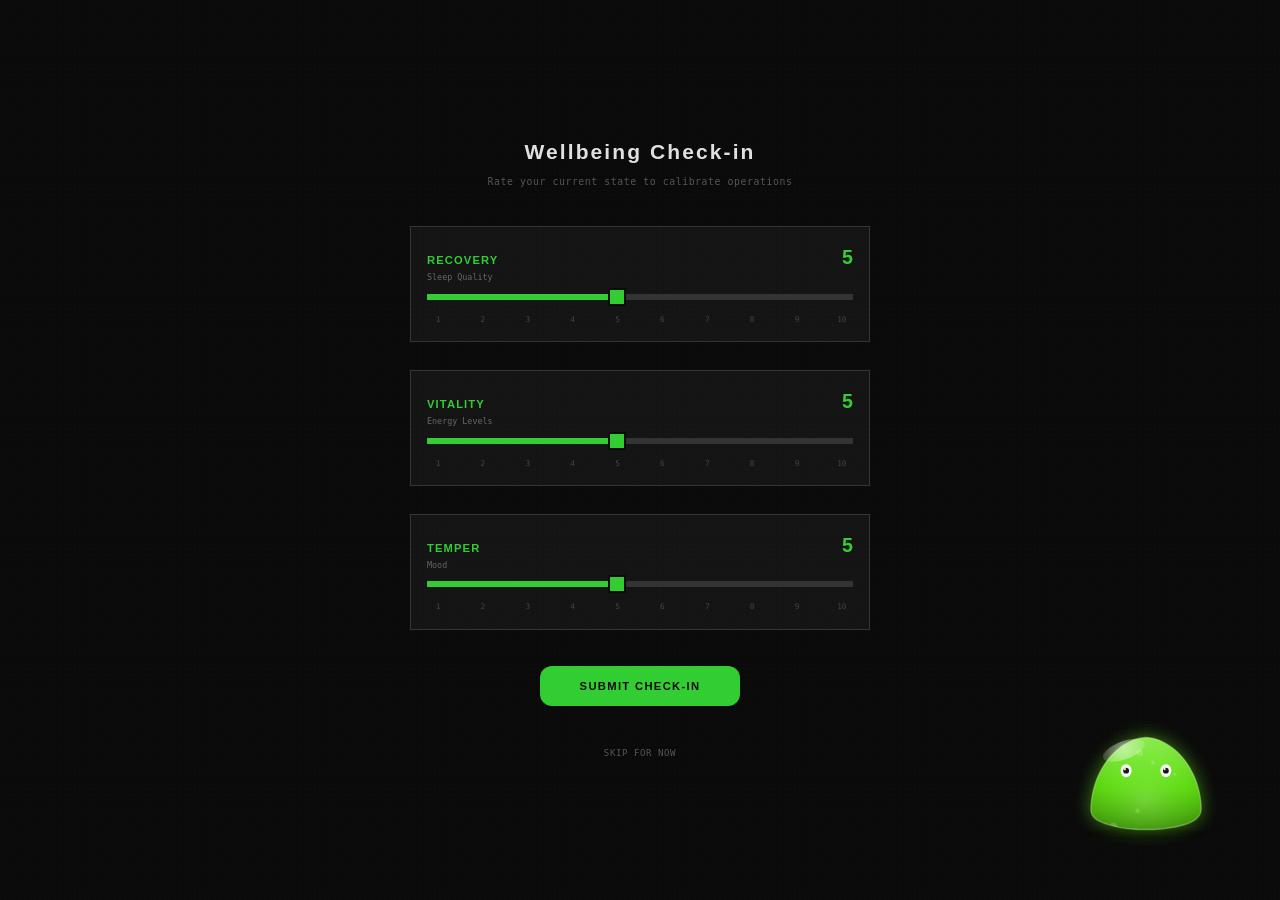
==== commit 8d3d9bca: "The blob, modes, Controls, Abyss workspace, own window + icons - blob.js: soft-body goo character in" ====
--- a/frontend/public/index.html
+++ b/frontend/public/index.html
@@ -28,7 +28,7 @@
 
         <!-- Sticky Header -->
         <header id="app-header" data-testid="app-header">
-            <div class="hdr-left" data-testid="header-logo">HOME OS</div>
+            <div class="hdr-left" data-testid="header-logo">BEAST OS</div>
             <div class="hdr-center" data-testid="mode-indicator">
                 <span class="mode-dot" id="mode-dot"></span>
                 <span id="mode-text">OPERATIONAL MODE</span>
@@ -89,6 +89,9 @@
         </footer>
     </div>
 
+    <script src="./blob.js"></script>
+    <script src="./modes.js"></script>
+    <script src="./beastos.js"></script>
     <script src="./homeos.js"></script>
 </body>
 </html>
--- a/frontend/public/homeos.css
+++ b/frontend/public/homeos.css
@@ -2254,3 +2254,12 @@
   height: 4px;
 }
 
+
+/* Beast OS plug-in modules render in a frame inside the original viewport */
+/* A frame tab fills exactly the area under the header and above the Virgil bar:
+   no calc() guess at their heights, no second scrollbar, and a border like the
+   other panels. (:has() is fine on the tablet's WebView 114; the min-height is the fallback.) */
+#viewport:has(> .beastos-module) { padding: 12px; overflow: hidden; display: flex; flex-direction: column; }
+.beastos-module { flex: 1 1 auto; height: auto; min-height: 0; padding: 0; gap: 0; display: flex; flex-direction: column; }
+.beastos-frame { display: block; flex: 1 1 auto; width: 100%; height: 100%; min-height: 320px; border: 1px solid #333333;
+  border-radius: var(--radius); background: #050607; }
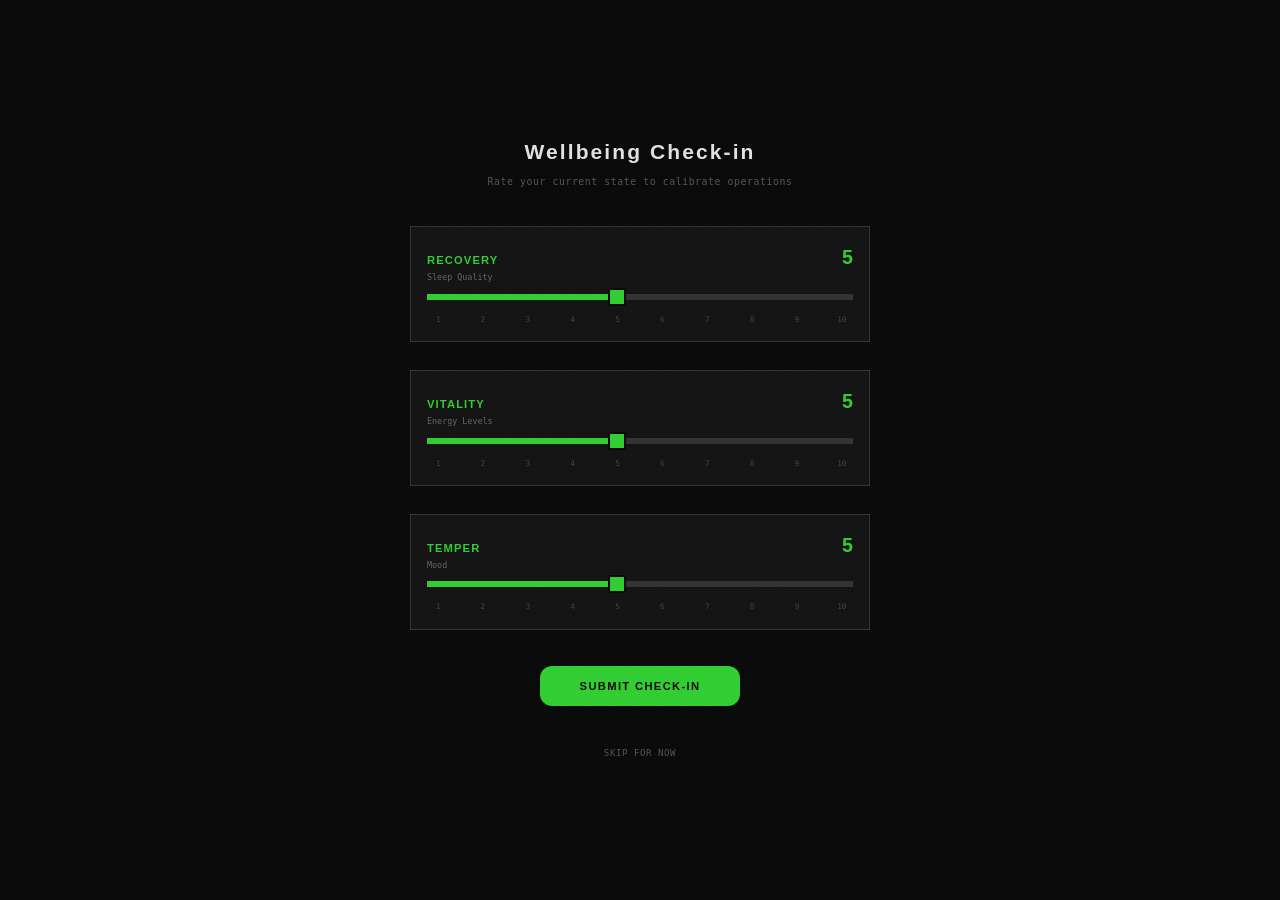
==== commit 6bf8938a: "demo data for Arena/Oracle while the Ledger is empty (one-time dummyjson snapshot, ticking, DEMO pil" ====
--- a/frontend/public/index.html
+++ b/frontend/public/index.html
@@ -91,6 +91,7 @@
 
     <script src="./blob.js"></script>
     <script src="./modes.js"></script>
+    <script src="./demo.js"></script>
     <script src="./beastos.js"></script>
     <script src="./homeos.js"></script>
 </body>
